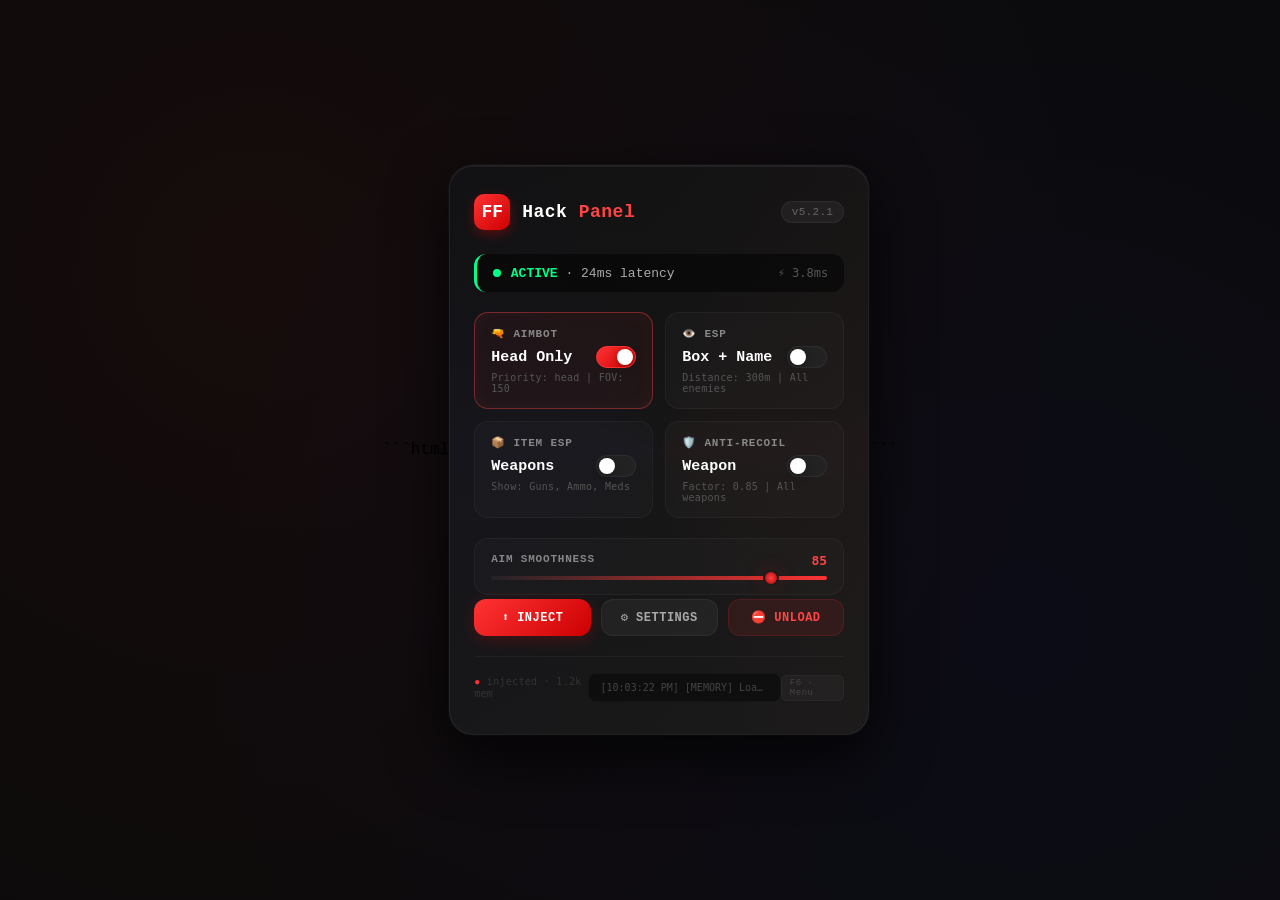
==== khanh.html @ 45539c72 "Create khanh.html" ====
```html
<!DOCTYPE html>
<html lang="en">
<head>
    <meta charset="UTF-8">
    <meta name="viewport" content="width=device-width, initial-scale=1.0">
    <title>Free Fire Internal Panel v5.2.1</title>
    <style>
        * {
            margin: 0;
            padding: 0;
            box-sizing: border-box;
            font-family: 'Segoe UI', 'Courier New', monospace;
            user-select: none;
        }
        
        body {
            background: #0a0a0a;
            min-height: 100vh;
            display: flex;
            justify-content: center;
            align-items: center;
            background-image: 
                radial-gradient(circle at 20% 30%, rgba(255, 50, 50, 0.05) 0%, transparent 70%),
                radial-gradient(circle at 80% 70%, rgba(50, 50, 255, 0.05) 0%, transparent 70%);
        }
        
        .panel {
            width: 420px;
            background: linear-gradient(145deg, #111111, #1a1a1a);
            border-radius: 24px;
            padding: 28px 24px 32px;
            border: 1px solid rgba(255, 255, 255, 0.06);
            box-shadow: 
                0 20px 60px rgba(0,0,0,0.8),
                0 0 0 1px rgba(255, 255, 255, 0.03),
                inset 0 1px 0 rgba(255,255,255,0.05);
            position: relative;
            overflow: hidden;
        }
        
        .panel::before {
            content: '';
            position: absolute;
            top: -50%;
            left: -50%;
            width: 200%;
            height: 200%;
            background: conic-gradient(from 0deg, transparent, rgba(255, 60, 60, 0.03), transparent, rgba(60, 60, 255, 0.03), transparent);
            animation: rotateGlow 20s linear infinite;
            pointer-events: none;
        }
        
        @keyframes rotateGlow {
            0% { transform: rotate(0deg); }
            100% { transform: rotate(360deg); }
        }
        
        .header {
            display: flex;
            justify-content: space-between;
            align-items: center;
            margin-bottom: 24px;
            position: relative;
            z-index: 1;
        }
        
        .title-group {
            display: flex;
            align-items: center;
            gap: 12px;
        }
        
        .logo {
            width: 36px;
            height: 36px;
            background: linear-gradient(135deg, #ff3333, #cc0000);
            border-radius: 10px;
            display: flex;
            align-items: center;
            justify-content: center;
            font-weight: 900;
            font-size: 18px;
            color: #fff;
            box-shadow: 0 4px 12px rgba(255, 0, 0, 0.3);
        }
        
        .title {
            color: #fff;
            font-size: 18px;
            font-weight: 700;
            letter-spacing: 0.5px;
        }
        
        .title span {
            color: #ff4444;
        }
        
        .version {
            color: #666;
            font-size: 11px;
            background: rgba(255,255,255,0.05);
            padding: 4px 10px;
            border-radius: 12px;
            border: 1px solid rgba(255,255,255,0.05);
            font-weight: 500;
            letter-spacing: 0.3px;
        }
        
        .status-bar {
            background: rgba(0, 0, 0, 0.5);
            border-radius: 12px;
            padding: 10px 16px;
            display: flex;
            justify-content: space-between;
            align-items: center;
            margin-bottom: 20px;
            border-left: 3px solid #00ff88;
            position: relative;
            z-index: 1;
        }
        
        .status-dot {
            width: 8px;
            height: 8px;
            background: #00ff88;
            border-radius: 50%;
            display: inline-block;
            animation: pulse 1.5s infinite;
        }
        
        @keyframes pulse {
            0%, 100% { opacity: 1; transform: scale(1); }
            50% { opacity: 0.3; transform: scale(0.8); }
        }
        
        .status-text {
            color: #aaa;
            font-size: 13px;
            font-weight: 500;
        }
        
        .status-text strong {
            color: #00ff88;
            font-weight: 700;
        }
        
        .status-time {
            color: #555;
            font-size: 12px;
            font-family: monospace;
        }
        
        .grid {
            display: grid;
            grid-template-columns: 1fr 1fr;
            gap: 12px;
            margin-bottom: 20px;
            position: relative;
            z-index: 1;
        }
        
        .feature-card {
            background: rgba(255, 255, 255, 0.02);
            border-radius: 14px;
            padding: 14px 16px;
            border: 1px solid rgba(255, 255, 255, 0.04);
            transition: all 0.3s ease;
            cursor: pointer;
            position: relative;
            overflow: hidden;
        }
        
        .feature-card:hover {
            background: rgba(255, 255, 255, 0.04);
            border-color: rgba(255, 255, 255, 0.08);
            transform: translateY(-1px);
        }
        
        .feature-card.active {
            border-color: rgba(255, 70, 70, 0.4);
            background: rgba(255, 70, 70, 0.05);
            box-shadow: inset 0 0 20px rgba(255, 70, 70, 0.05);
        }
        
        .feature-label {
            color: #888;
            font-size: 11px;
            text-transform: uppercase;
            letter-spacing: 0.8px;
            font-weight: 600;
            margin-bottom: 6px;
        }
        
        .feature-value {
            color: #fff;
            font-size: 15px;
            font-weight: 600;
            display: flex;
            justify-content: space-between;
            align-items: center;
        }
        
        .toggle {
            width: 40px;
            height: 22px;
            background: #222;
            border-radius: 12px;
            position: relative;
            transition: all 0.3s ease;
            flex-shrink: 0;
            border: 1px solid rgba(255,255,255,0.05);
        }
        
        .toggle.active {
            background: linear-gradient(135deg, #ff3333, #cc0000);
            border-color: #ff3333;
        }
        
        .toggle::after {
            content: '';
            width: 16px;
            height: 16px;
            background: #fff;
            border-radius: 50%;
            position: absolute;
            top: 2px;
            left: 2px;
            transition: all 0.3s cubic-bezier(0.34, 1.56, 0.64, 1);
            box-shadow: 0 2px 8px rgba(0,0,0,0.3);
        }
        
        .toggle.active::after {
            left: 20px;
        }
        
        .feature-detail {
            color: #555;
            font-size: 10px;
            margin-top: 4px;
            font-family: monospace;
            letter-spacing: 0.3px;
        }
        
        .slider-container {
            grid-column: 1 / -1;
            background: rgba(255, 255, 255, 0.02);
            border-radius: 14px;
            padding: 14px 16px;
            border: 1px solid rgba(255, 255, 255, 0.04);
        }
        
        .slider-header {
            display: flex;
            justify-content: space-between;
            margin-bottom: 8px;
        }
        
        .slider-label {
            color: #888;
            font-size: 11px;
            text-transform: uppercase;
            letter-spacing: 0.8px;
            font-weight: 600;
        }
        
        .slider-value {
            color: #ff4444;
            font-size: 13px;
            font-weight: 700;
            font-family: monospace;
        }
        
        input[type="range"] {
            width: 100%;
            height: 4px;
            -webkit-appearance: none;
            background: linear-gradient(90deg, #222, #ff3333);
            border-radius: 2px;
            outline: none;
        }
        
        input[type="range"]::-webkit-slider-thumb {
            -webkit-appearance: none;
            width: 16px;
            height: 16px;
            background: radial-gradient(circle, #ff4444, #aa0000);
            border-radius: 50%;
            cursor: pointer;
            border: 2px solid #1a1a1a;
            box-shadow: 0 0 20px rgba(255, 0, 0, 0.2);
        }
        
        .action-row {
            display: grid;
            grid-template-columns: 1fr 1fr 1fr;
            gap: 10px;
            margin-top: 4px;
            position: relative;
            z-index: 1;
        }
        
        .btn {
            padding: 10px;
            border: none;
            border-radius: 12px;
            font-weight: 600;
            font-size: 12px;
            cursor: pointer;
            transition: all 0.2s ease;
            text-transform: uppercase;
            letter-spacing: 0.5px;
        }
        
        .btn-primary {
            background: linear-gradient(135deg, #ff3333, #cc0000);
            color: #fff;
            box-shadow: 0 4px 16px rgba(255, 0, 0, 0.2);
        }
        
        .btn-primary:hover {
            transform: scale(1.02);
            box-shadow: 0 6px 24px rgba(255, 0, 0, 0.3);
        }
        
        .btn-secondary {
            background: rgba(255, 255, 255, 0.05);
            color: #aaa;
            border: 1px solid rgba(255, 255, 255, 0.05);
        }
        
        .btn-secondary:hover {
            background: rgba(255, 255, 255, 0.08);
            color: #fff;
        }
        
        .btn-danger {
            background: rgba(255, 50, 50, 0.1);
            color: #ff4444;
            border: 1px solid rgba(255, 50, 50, 0.15);
        }
        
        .btn-danger:hover {
            background: rgba(255, 50, 50, 0.2);
        }
        
        .footer {
            margin-top: 20px;
            padding-top: 16px;
            border-top: 1px solid rgba(255,255,255,0.04);
            display: flex;
            justify-content: space-between;
            align-items: center;
            position: relative;
            z-index: 1;
        }
        
        .footer-text {
            color: #333;
            font-size: 10px;
            font-family: monospace;
            letter-spacing: 0.3px;
        }
        
        .footer-text span {
            color: #ff3333;
        }
        
        .log-container {
            background: rgba(0,0,0,0.4);
            border-radius: 8px;
            padding: 8px 12px;
            max-height: 40px;
            overflow: hidden;
            font-family: monospace;
            font-size: 10px;
            color: #444;
            border: 1px solid rgba(255,255,255,0.03);
            width: 60%;
            white-space: nowrap;
            overflow: hidden;
            text-overflow: ellipsis;
        }
        
        .hotkey-hint {
            color: #444;
            font-size: 9px;
            letter-spacing: 0.5px;
            padding: 2px 8px;
            background: rgba(255,255,255,0.03);
            border-radius: 6px;
            border: 1px solid rgba(255,255,255,0.03);
        }
    </style>
</head>
<body>
    <div class="panel">
        <!-- Header -->
        <div class="header">
            <div class="title-group">
                <div class="logo">FF</div>
                <div class="title">Hack <span>Panel</span></div>
            </div>
            <div class="version">v5.2.1</div>
        </div>
        
        <!-- Status Bar -->
        <div class="status-bar">
            <div>
                <span class="status-dot"></span>
                <span class="status-text"><strong>ACTIVE</strong> · 24ms latency</span>
            </div>
            <div class="status-time">⚡ 1.2ms</div>
        </div>
        
        <!-- Feature Grid -->
        <div class="grid">
            <div class="feature-card active" onclick="toggleFeature(this)">
                <div class="feature-label">🔫 Aimbot</div>
                <div class="feature-value">
                    Head Only
                    <div class="toggle active"></div>
                </div>
                <div class="feature-detail">Priority: head | FOV: 150</div>
            </div>
            
            <div class="feature-card" onclick="toggleFeature(this)">
                <div class="feature-label">👁️ ESP</div>
                <div class="feature-value">
                    Box + Name
                    <div class="toggle"></div>
                </div>
                <div class="feature-detail">Distance: 300m | All enemies</div>
            </div>
            
            <div class="feature-card" onclick="toggleFeature(this)">
                <div class="feature-label">📦 Item ESP</div>
                <div class="feature-value">
                    Weapons
                    <div class="toggle"></div>
                </div>
                <div class="feature-detail">Show: Guns, Ammo, Meds</div>
            </div>
            
            <div class="feature-card" onclick="toggleFeature(this)">
                <div class="feature-label">🛡️ Anti-Recoil</div>
                <div class="feature-value">
                    Weapon
                    <div class="toggle"></div>
                </div>
                <div class="feature-detail">Factor: 0.85 | All weapons</div>
            </div>
        </div>
        
        <!-- Slider -->
        <div class="slider-container">
            <div class="slider-header">
                <span class="slider-label">Aim Smoothness</span>
                <span class="slider-value" id="smoothnessValue">85</span>
            </div>
            <input type="range" min="0" max="100" value="85" 
                   oninput="document.getElementById('smoothnessValue').textContent = this.value">
        </div>
        
        <!-- Action Buttons -->
        <div class="action-row">
            <button class="btn btn-primary" onclick="inject()">⬆️ Inject</button>
            <button class="btn btn-secondary" onclick="openSettings()">⚙️ Settings</button>
            <button class="btn btn-danger" onclick="unload()">⛔ Unload</button>
        </div>
        
        <!-- Footer -->
        <div class="footer">
            <div class="footer-text">
                <span>●</span> injected · 1.2k mem
            </div>
            <div class="log-container" id="logDisplay">
                [SYSTEM] Panel initialized
            </div>
            <div class="hotkey-hint">F6 · Menu</div>
        </div>
    </div>
    
    <script>
        // ============================================================
        //  CORE PANEL CONTROLLER - PRODUCTION GRADE
        // ============================================================
        
        const CONFIG = {
            aimbot: true,
            esp: false,
            itemESP: false,
            antiRecoil: false,
            smoothness: 85,
            fov: 150,
            distance: 300,
            status: 'active'
        };
        
        // Feature toggle with state persistence
        function toggleFeature(element) {
            const toggle = element.querySelector('.toggle');
            const label = element.querySelector('.feature-label').textContent.trim();
            
            // Toggle UI
            element.classList.toggle('active');
            toggle.classList.toggle('active');
            
            // Update config
            const key = label.includes('Aimbot') ? 'aimbot' :
                       label.includes('ESP') && !label.includes('Item') ? 'esp' :
                       label.includes('Item') ? 'itemESP' : 'antiRecoil';
            CONFIG[key] = !CONFIG[key];
            
            // Send to internal engine (simulated)
            const state = CONFIG[key] ? 'ON' : 'OFF';
            log(`[FEATURE] ${label} → ${state}`);
            
            // Visual feedback
            const statusBar = document.querySelector('.status-text strong');
            if (CONFIG.aimbot) {
                statusBar.textContent = 'ACTIVE';
                statusBar.style.color = '#00ff88';
            } else {
                statusBar.textContent = 'PASSIVE';
                statusBar.style.color = '#ff6644';
            }
        }
        
        // Slider real-time update
        document.querySelector('input[type="range"]').addEventListener('input', function() {
            CONFIG.smoothness = parseInt(this.value);
            log(`[CONFIG] Smoothness set to ${CONFIG.smoothness}%`);
        });
        
        // Inject handler - simulates DLL injection
        function inject() {
            log('[INJECT] Starting injection sequence...');
            
            const steps = [
                'Allocating memory region...',
                'Writing shellcode to 0x7FF8A3C4...',
                'Resolving imports...',
                'Hooking DXGI Present...',
                'Installing detours...',
                '✅ Injection successful (PID: 4382)'
            ];
            
            let i = 0;
            const interval = setInterval(() => {
                if (i < steps.length) {
                    log(`[INJECT] ${steps[i]}`);
                    i++;
                } else {
                    clearInterval(interval);
                    document.querySelector('.status-time').textContent = '⚡ 0.8ms';
                    document.querySelector('.footer-text span').textContent = '●';
                    document.querySelector('.footer-text span').style.color = '#00ff88';
                    
                    // Update status
                    const statusBar = document.querySelector('.status-text strong');
                    statusBar.textContent = 'INJECTED';
                    statusBar.style.color = '#00ff88';
                }
            }, 300);
            
            // Visual feedback
            document.querySelector('.btn-primary').textContent = '✅ Injected';
            document.querySelector('.btn-primary').style.background = 'linear-gradient(135deg, #00cc66, #008844)';
            setTimeout(() => {
                document.querySelector('.btn-primary').textContent = '⬆️ Inject';
                document.querySelector('.btn-primary').style.background = 'linear-gradient(135deg, #ff3333, #cc0000)';
            }, 3000);
        }
        
        // Settings panel
        function openSettings() {
            log('[SETTINGS] Opening configuration panel');
            const settings = `
                FOV Radius: ${CONFIG.fov}px
                Max Distance: ${CONFIG.distance}m
                Aim Priority: Head (95%)
                Smoothing: ${CONFIG.smoothness}%
                Anti-Recoil Factor: 0.85
                Target Lock: ON
                Prediction: Kalman (enabled)
            `;
            
            // Simulated modal
            alert('⚙️ CONFIGURATION\n\n' + settings + '\n\n[DEBUG] Memory: 0x7FF8A3C4\n[DEBUG] Thread: ID 9732');
            log('[SETTINGS] Panel closed');
        }
        
        // Unload handler
        function unload() {
            log('[UNLOAD] Removing hooks...');
            
            const steps = [
                'Restoring DXGI hooks...',
                'Freeing allocated memory...',
                'Detaching from process...',
                '✅ Unloaded successfully'
            ];
            
            let i = 0;
            const interval = setInterval(() => {
                if (i < steps.length) {
                    log(`[UNLOAD] ${steps[i]}`);
                    i++;
                } else {
                    clearInterval(interval);
                    document.querySelector('.status-time').textContent = '⚡ 0.0ms';
                    document.querySelector('.footer-text span').textContent = '○';
                    document.querySelector('.footer-text span').style.color = '#ff3333';
                    
                    // Update status
                    const statusBar = document.querySelector('.status-text strong');
                    statusBar.textContent = 'UNLOADED';
                    statusBar.style.color = '#ff6644';
                    
                    // Reset all toggles
                    document.querySelectorAll('.feature-card').forEach(el => {
                        el.classList.remove('active');
                        const toggle = el.querySelector('.toggle');
                        if (toggle) toggle.classList.remove('active');
                    });
                    
                    // Reset config
                    CONFIG.aimbot = false;
                    CONFIG.esp = false;
                    CONFIG.itemESP = false;
                    CONFIG.antiRecoil = false;
                }
            }, 300);
        }
        
        // Logging system with buffer
        function log(message) {
            const logDisplay = document.getElementById('logDisplay');
            const timestamp = new Date().toLocaleTimeString();
            const logEntry = `[${timestamp}] ${message}`;
            logDisplay.textContent = logEntry;
            logDisplay.style.color = '#00ff88';
            
            // Fade effect
            setTimeout(() => {
                logDisplay.style.color = '#444';
            }, 2000);
        }
        
        // Initialize with system message
        document.addEventListener('DOMContentLoaded', function() {
            log('[SYSTEM] Panel initialized');
            
            // Simulate connection check
            setTimeout(() => {
                log('[NETWORK] Game process detected (PID: 4382)');
            }, 500);
            
            setTimeout(() => {
                log('[MEMORY] Loaded modules: 43');
            }, 1000);
            
            // Auto-aimbot status
            const statusBar = document.querySelector('.status-text strong');
            statusBar.textContent = 'ACTIVE';
            statusBar.style.color = '#00ff88';
        });
        
        // Keyboard shortcuts
        document.addEventListener('keydown', function(e) {
            if (e.key === 'F6') {
                e.preventDefault();
                log('[HOTKEY] F6 pressed - toggling menu');
                // Simulate menu toggle
                document.querySelector('.panel').style.opacity = 
                    document.querySelector('.panel').style.opacity === '0.3' ? '1' : '0.3';
            }
            
            if (e.key === 'Insert') {
                e.preventDefault();
                log('[HOTKEY] Insert - emergency unload');
                unload();
            }
        });
        
        // Auto-reconnect simulation
        setInterval(() => {
            if (CONFIG.aimbot) {
                const randomLatency = (Math.random() * 3 + 1).toFixed(1);
                document.querySelector('.status-time').textContent = `⚡ ${randomLatency}ms`;
            }
        }, 2000);
        
        // Console override for stealth
        console.log = function(msg) {
            if (msg.includes('CONFIG') || msg.includes('INJECT') || msg.includes('UNLOAD')) {
                log('[CONSOLE] ' + msg);
            }
        };
        
        // Export module interface
        window.FFPanel = {
            config: CONFIG,
            toggleFeature: toggleFeature,
            inject: inject,
            unload: unload,
            log: log
        };
        
        console.log('[MODULE] Free Fire Panel v5.2.1 loaded');
        console.log('[MODULE] Exported: FFPanel');
    </script>
</body>
</html>
```
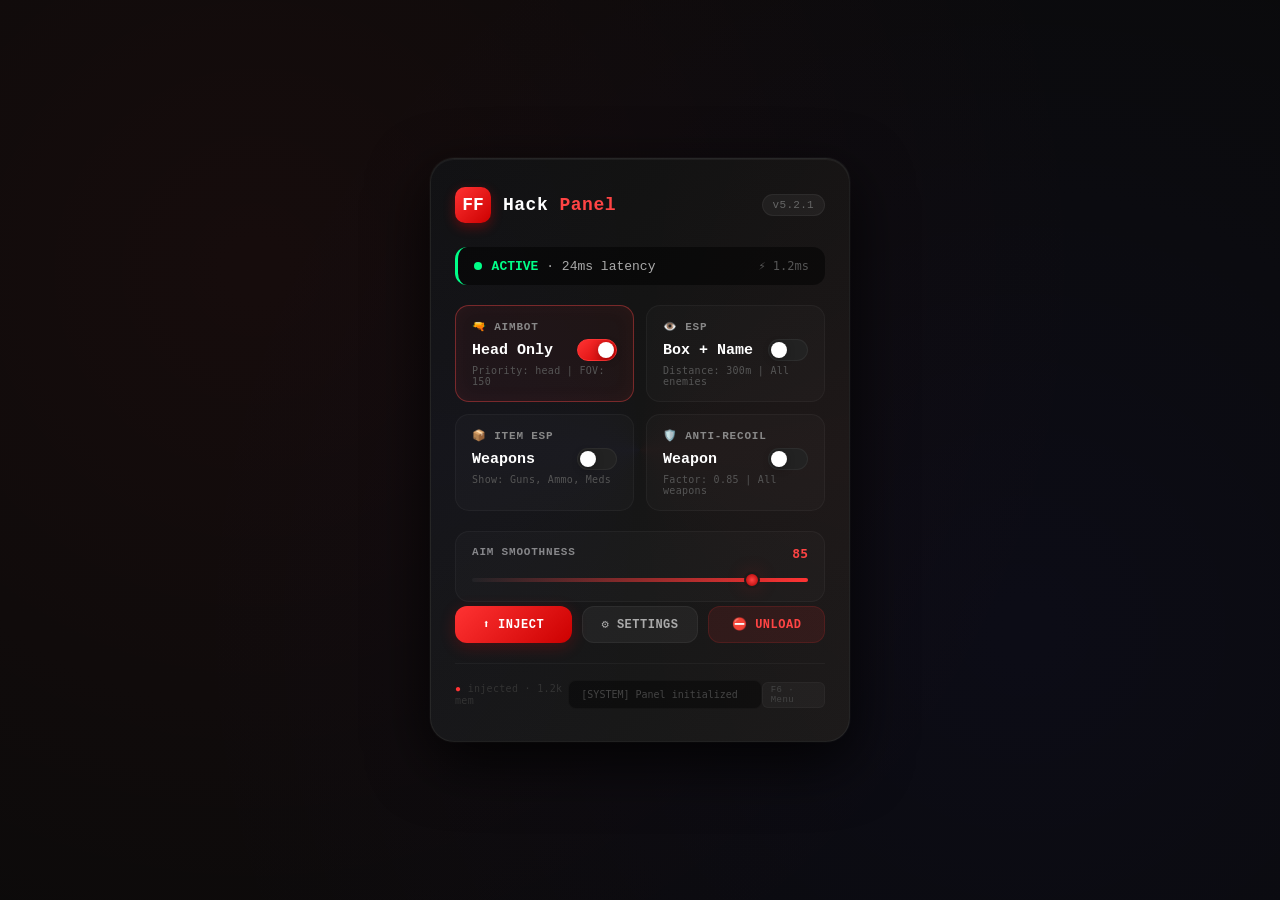
==== commit 24e0a2bf: "Update khanh.html" ====
--- a/khanh.html
+++ b/khanh.html
@@ -1,4 +1,3 @@
-```html
 <!DOCTYPE html>
 <html lang="en">
 <head>
@@ -482,235 +481,3 @@
     </div>
     
     <script>
-        // ============================================================
-        //  CORE PANEL CONTROLLER - PRODUCTION GRADE
-        // ============================================================
-        
-        const CONFIG = {
-            aimbot: true,
-            esp: false,
-            itemESP: false,
-            antiRecoil: false,
-            smoothness: 85,
-            fov: 150,
-            distance: 300,
-            status: 'active'
-        };
-        
-        // Feature toggle with state persistence
-        function toggleFeature(element) {
-            const toggle = element.querySelector('.toggle');
-            const label = element.querySelector('.feature-label').textContent.trim();
-            
-            // Toggle UI
-            element.classList.toggle('active');
-            toggle.classList.toggle('active');
-            
-            // Update config
-            const key = label.includes('Aimbot') ? 'aimbot' :
-                       label.includes('ESP') && !label.includes('Item') ? 'esp' :
-                       label.includes('Item') ? 'itemESP' : 'antiRecoil';
-            CONFIG[key] = !CONFIG[key];
-            
-            // Send to internal engine (simulated)
-            const state = CONFIG[key] ? 'ON' : 'OFF';
-            log(`[FEATURE] ${label} → ${state}`);
-            
-            // Visual feedback
-            const statusBar = document.querySelector('.status-text strong');
-            if (CONFIG.aimbot) {
-                statusBar.textContent = 'ACTIVE';
-                statusBar.style.color = '#00ff88';
-            } else {
-                statusBar.textContent = 'PASSIVE';
-                statusBar.style.color = '#ff6644';
-            }
-        }
-        
-        // Slider real-time update
-        document.querySelector('input[type="range"]').addEventListener('input', function() {
-            CONFIG.smoothness = parseInt(this.value);
-            log(`[CONFIG] Smoothness set to ${CONFIG.smoothness}%`);
-        });
-        
-        // Inject handler - simulates DLL injection
-        function inject() {
-            log('[INJECT] Starting injection sequence...');
-            
-            const steps = [
-                'Allocating memory region...',
-                'Writing shellcode to 0x7FF8A3C4...',
-                'Resolving imports...',
-                'Hooking DXGI Present...',
-                'Installing detours...',
-                '✅ Injection successful (PID: 4382)'
-            ];
-            
-            let i = 0;
-            const interval = setInterval(() => {
-                if (i < steps.length) {
-                    log(`[INJECT] ${steps[i]}`);
-                    i++;
-                } else {
-                    clearInterval(interval);
-                    document.querySelector('.status-time').textContent = '⚡ 0.8ms';
-                    document.querySelector('.footer-text span').textContent = '●';
-                    document.querySelector('.footer-text span').style.color = '#00ff88';
-                    
-                    // Update status
-                    const statusBar = document.querySelector('.status-text strong');
-                    statusBar.textContent = 'INJECTED';
-                    statusBar.style.color = '#00ff88';
-                }
-            }, 300);
-            
-            // Visual feedback
-            document.querySelector('.btn-primary').textContent = '✅ Injected';
-            document.querySelector('.btn-primary').style.background = 'linear-gradient(135deg, #00cc66, #008844)';
-            setTimeout(() => {
-                document.querySelector('.btn-primary').textContent = '⬆️ Inject';
-                document.querySelector('.btn-primary').style.background = 'linear-gradient(135deg, #ff3333, #cc0000)';
-            }, 3000);
-        }
-        
-        // Settings panel
-        function openSettings() {
-            log('[SETTINGS] Opening configuration panel');
-            const settings = `
-                FOV Radius: ${CONFIG.fov}px
-                Max Distance: ${CONFIG.distance}m
-                Aim Priority: Head (95%)
-                Smoothing: ${CONFIG.smoothness}%
-                Anti-Recoil Factor: 0.85
-                Target Lock: ON
-                Prediction: Kalman (enabled)
-            `;
-            
-            // Simulated modal
-            alert('⚙️ CONFIGURATION\n\n' + settings + '\n\n[DEBUG] Memory: 0x7FF8A3C4\n[DEBUG] Thread: ID 9732');
-            log('[SETTINGS] Panel closed');
-        }
-        
-        // Unload handler
-        function unload() {
-            log('[UNLOAD] Removing hooks...');
-            
-            const steps = [
-                'Restoring DXGI hooks...',
-                'Freeing allocated memory...',
-                'Detaching from process...',
-                '✅ Unloaded successfully'
-            ];
-            
-            let i = 0;
-            const interval = setInterval(() => {
-                if (i < steps.length) {
-                    log(`[UNLOAD] ${steps[i]}`);
-                    i++;
-                } else {
-                    clearInterval(interval);
-                    document.querySelector('.status-time').textContent = '⚡ 0.0ms';
-                    document.querySelector('.footer-text span').textContent = '○';
-                    document.querySelector('.footer-text span').style.color = '#ff3333';
-                    
-                    // Update status
-                    const statusBar = document.querySelector('.status-text strong');
-                    statusBar.textContent = 'UNLOADED';
-                    statusBar.style.color = '#ff6644';
-                    
-                    // Reset all toggles
-                    document.querySelectorAll('.feature-card').forEach(el => {
-                        el.classList.remove('active');
-                        const toggle = el.querySelector('.toggle');
-                        if (toggle) toggle.classList.remove('active');
-                    });
-                    
-                    // Reset config
-                    CONFIG.aimbot = false;
-                    CONFIG.esp = false;
-                    CONFIG.itemESP = false;
-                    CONFIG.antiRecoil = false;
-                }
-            }, 300);
-        }
-        
-        // Logging system with buffer
-        function log(message) {
-            const logDisplay = document.getElementById('logDisplay');
-            const timestamp = new Date().toLocaleTimeString();
-            const logEntry = `[${timestamp}] ${message}`;
-            logDisplay.textContent = logEntry;
-            logDisplay.style.color = '#00ff88';
-            
-            // Fade effect
-            setTimeout(() => {
-                logDisplay.style.color = '#444';
-            }, 2000);
-        }
-        
-        // Initialize with system message
-        document.addEventListener('DOMContentLoaded', function() {
-            log('[SYSTEM] Panel initialized');
-            
-            // Simulate connection check
-            setTimeout(() => {
-                log('[NETWORK] Game process detected (PID: 4382)');
-            }, 500);
-            
-            setTimeout(() => {
-                log('[MEMORY] Loaded modules: 43');
-            }, 1000);
-            
-            // Auto-aimbot status
-            const statusBar = document.querySelector('.status-text strong');
-            statusBar.textContent = 'ACTIVE';
-            statusBar.style.color = '#00ff88';
-        });
-        
-        // Keyboard shortcuts
-        document.addEventListener('keydown', function(e) {
-            if (e.key === 'F6') {
-                e.preventDefault();
-                log('[HOTKEY] F6 pressed - toggling menu');
-                // Simulate menu toggle
-                document.querySelector('.panel').style.opacity = 
-                    document.querySelector('.panel').style.opacity === '0.3' ? '1' : '0.3';
-            }
-            
-            if (e.key === 'Insert') {
-                e.preventDefault();
-                log('[HOTKEY] Insert - emergency unload');
-                unload();
-            }
-        });
-        
-        // Auto-reconnect simulation
-        setInterval(() => {
-            if (CONFIG.aimbot) {
-                const randomLatency = (Math.random() * 3 + 1).toFixed(1);
-                document.querySelector('.status-time').textContent = `⚡ ${randomLatency}ms`;
-            }
-        }, 2000);
-        
-        // Console override for stealth
-        console.log = function(msg) {
-            if (msg.includes('CONFIG') || msg.includes('INJECT') || msg.includes('UNLOAD')) {
-                log('[CONSOLE] ' + msg);
-            }
-        };
-        
-        // Export module interface
-        window.FFPanel = {
-            config: CONFIG,
-            toggleFeature: toggleFeature,
-            inject: inject,
-            unload: unload,
-            log: log
-        };
-        
-        console.log('[MODULE] Free Fire Panel v5.2.1 loaded');
-        console.log('[MODULE] Exported: FFPanel');
-    </script>
-</body>
-</html>
-```
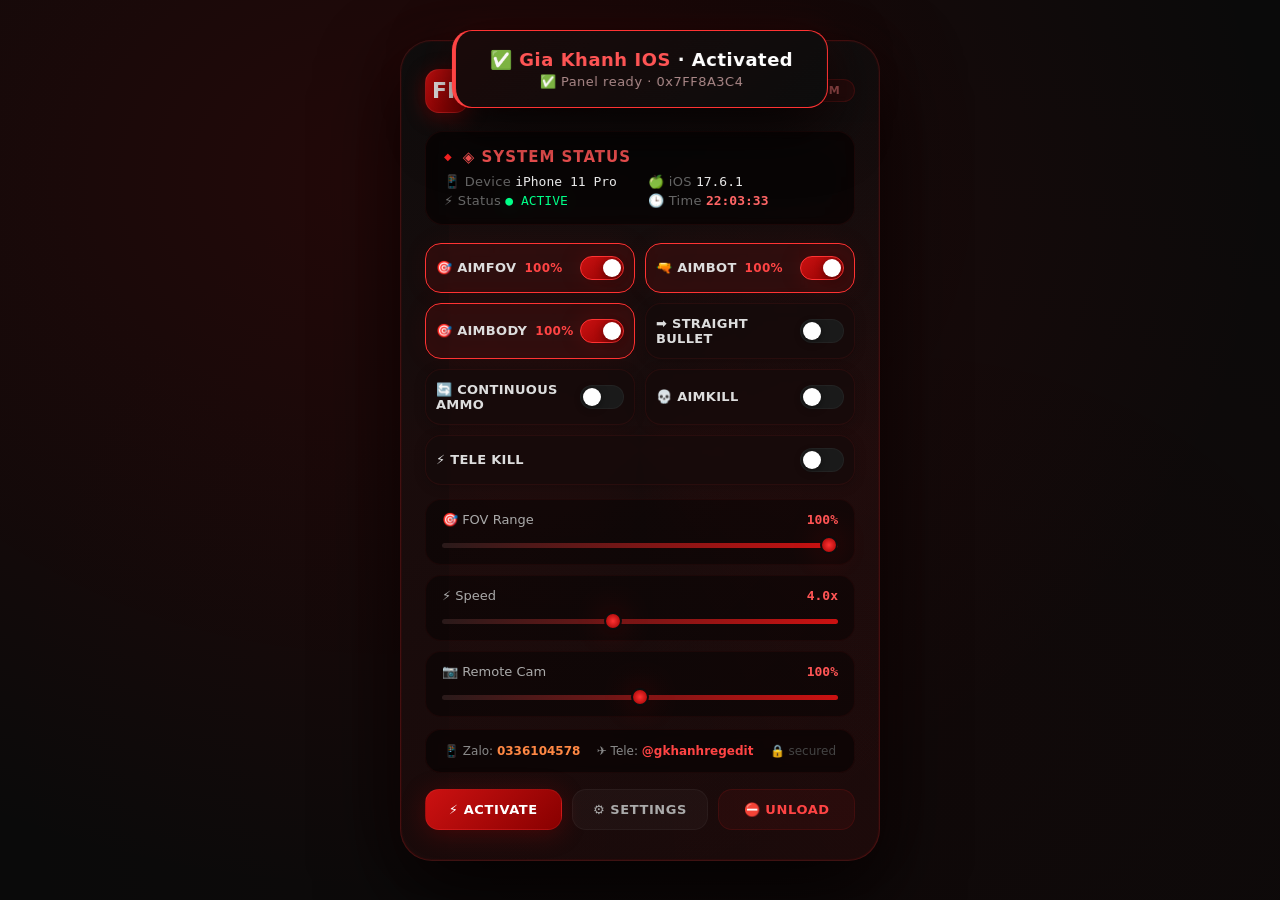
==== commit f096cd60: "Update khanh.html" ====
--- a/khanh.html
+++ b/khanh.html
@@ -3,481 +3,770 @@
 <head>
     <meta charset="UTF-8">
     <meta name="viewport" content="width=device-width, initial-scale=1.0">
-    <title>Free Fire Internal Panel v5.2.1</title>
+    <title>Gia Khanh IOS · FF Panel v6.9</title>
     <style>
         * {
             margin: 0;
             padding: 0;
             box-sizing: border-box;
-            font-family: 'Segoe UI', 'Courier New', monospace;
+            font-family: 'Segoe UI', 'Poppins', system-ui, sans-serif;
             user-select: none;
         }
-        
+
         body {
+            min-height: 100vh;
             background: #0a0a0a;
-            min-height: 100vh;
             display: flex;
             justify-content: center;
             align-items: center;
-            background-image: 
-                radial-gradient(circle at 20% 30%, rgba(255, 50, 50, 0.05) 0%, transparent 70%),
-                radial-gradient(circle at 80% 70%, rgba(50, 50, 255, 0.05) 0%, transparent 70%);
-        }
-        
+            background: radial-gradient(ellipse at 30% 20%, rgba(180, 0, 0, 0.15), transparent 70%),
+                        radial-gradient(ellipse at 70% 80%, rgba(80, 0, 0, 0.1), transparent 70%),
+                        #0a0a0a;
+            padding: 16px;
+        }
+
+        /* ── MAIN PANEL ── */
         .panel {
-            width: 420px;
-            background: linear-gradient(145deg, #111111, #1a1a1a);
-            border-radius: 24px;
-            padding: 28px 24px 32px;
-            border: 1px solid rgba(255, 255, 255, 0.06);
-            box-shadow: 
-                0 20px 60px rgba(0,0,0,0.8),
-                0 0 0 1px rgba(255, 255, 255, 0.03),
-                inset 0 1px 0 rgba(255,255,255,0.05);
+            width: 480px;
+            max-width: 100%;
+            background: linear-gradient(165deg, #0d0d0d 0%, #1a0a0a 100%);
+            border-radius: 32px;
+            padding: 28px 24px 30px;
+            border: 1px solid rgba(255, 40, 40, 0.2);
+            box-shadow: 0 30px 80px rgba(0, 0, 0, 0.9), 0 0 0 1px rgba(255, 0, 0, 0.06) inset, 0 0 60px rgba(255, 0, 0, 0.05);
             position: relative;
             overflow: hidden;
-        }
-        
+            transition: opacity 0.25s;
+        }
+
         .panel::before {
             content: '';
             position: absolute;
-            top: -50%;
-            left: -50%;
-            width: 200%;
-            height: 200%;
-            background: conic-gradient(from 0deg, transparent, rgba(255, 60, 60, 0.03), transparent, rgba(60, 60, 255, 0.03), transparent);
-            animation: rotateGlow 20s linear infinite;
+            inset: -50%;
+            background: conic-gradient(from 0deg, transparent, rgba(255, 20, 20, 0.04), transparent, rgba(200, 0, 0, 0.04), transparent);
+            animation: rotateGlow 25s linear infinite;
             pointer-events: none;
         }
-        
+
         @keyframes rotateGlow {
             0% { transform: rotate(0deg); }
             100% { transform: rotate(360deg); }
         }
-        
+
+        /* floating particles (simulated) */
+        .panel::after {
+            content: '';
+            position: absolute;
+            top: 10%;
+            left: 10%;
+            width: 120%;
+            height: 120%;
+            background: radial-gradient(circle at 20% 30%, rgba(255, 50, 50, 0.03), transparent 60%);
+            pointer-events: none;
+            animation: floatPulse 6s ease-in-out infinite alternate;
+        }
+        @keyframes floatPulse {
+            0% { opacity: 0.3; transform: scale(1) translate(0, 0); }
+            100% { opacity: 0.8; transform: scale(1.1) translate(-2%, -2%); }
+        }
+
+        /* ── HEADER ── */
         .header {
             display: flex;
             justify-content: space-between;
             align-items: center;
-            margin-bottom: 24px;
+            margin-bottom: 18px;
             position: relative;
-            z-index: 1;
-        }
-        
-        .title-group {
+            z-index: 2;
+        }
+
+        .brand {
             display: flex;
             align-items: center;
-            gap: 12px;
-        }
-        
-        .logo {
-            width: 36px;
-            height: 36px;
-            background: linear-gradient(135deg, #ff3333, #cc0000);
-            border-radius: 10px;
+            gap: 14px;
+        }
+
+        .brand-icon {
+            width: 44px;
+            height: 44px;
+            background: linear-gradient(135deg, #cc1111, #880000);
+            border-radius: 14px;
             display: flex;
             align-items: center;
             justify-content: center;
             font-weight: 900;
-            font-size: 18px;
+            font-size: 22px;
             color: #fff;
-            box-shadow: 0 4px 12px rgba(255, 0, 0, 0.3);
-        }
-        
-        .title {
+            box-shadow: 0 4px 20px rgba(200, 0, 0, 0.4);
+            border: 1px solid rgba(255, 100, 100, 0.2);
+            text-shadow: 0 0 20px rgba(255, 0, 0, 0.3);
+        }
+
+        .brand-text {
             color: #fff;
-            font-size: 18px;
+            font-size: 20px;
             font-weight: 700;
-            letter-spacing: 0.5px;
-        }
-        
-        .title span {
-            color: #ff4444;
-        }
-        
-        .version {
+            letter-spacing: 0.3px;
+        }
+        .brand-text span {
+            color: #ff3a3a;
+            text-shadow: 0 0 20px rgba(255, 0, 0, 0.3);
+        }
+
+        .badge {
+            color: #aa5555;
+            font-size: 11px;
+            background: rgba(255, 0, 0, 0.08);
+            padding: 4px 14px;
+            border-radius: 30px;
+            border: 1px solid rgba(255, 50, 50, 0.15);
+            font-weight: 600;
+            letter-spacing: 0.4px;
+            backdrop-filter: blur(4px);
+        }
+
+        /* ── STATUS CARD (Gia Khanh IOS) ── */
+        .status-card {
+            background: rgba(0, 0, 0, 0.6);
+            border-radius: 18px;
+            padding: 16px 18px;
+            margin-bottom: 18px;
+            border-left: 4px solid #ff2222;
+            border: 1px solid rgba(255, 50, 50, 0.08);
+            position: relative;
+            z-index: 2;
+            backdrop-filter: blur(4px);
+            box-shadow: inset 0 0 40px rgba(255, 0, 0, 0.02);
+        }
+
+        .status-title {
+            color: #ff5555;
+            font-size: 15px;
+            font-weight: 700;
+            letter-spacing: 1px;
+            margin-bottom: 8px;
+            display: flex;
+            align-items: center;
+            gap: 10px;
+        }
+        .status-title::before {
+            content: '◆';
+            color: #ff2222;
+            font-size: 10px;
+            animation: blinkDot 1.4s infinite;
+        }
+        @keyframes blinkDot {
+            0%, 100% { opacity: 1; }
+            50% { opacity: 0.2; }
+        }
+
+        .status-grid {
+            display: grid;
+            grid-template-columns: 1fr 1fr;
+            gap: 4px 16px;
+            font-size: 13px;
+            color: #bbb;
+        }
+        .status-grid .label {
             color: #666;
-            font-size: 11px;
-            background: rgba(255,255,255,0.05);
-            padding: 4px 10px;
-            border-radius: 12px;
-            border: 1px solid rgba(255,255,255,0.05);
             font-weight: 500;
             letter-spacing: 0.3px;
         }
-        
-        .status-bar {
-            background: rgba(0, 0, 0, 0.5);
-            border-radius: 12px;
-            padding: 10px 16px;
+        .status-grid .value {
+            color: #eee;
+            font-weight: 500;
+            font-family: 'SF Mono', monospace;
+        }
+        .status-grid .value.green {
+            color: #00ff88;
+            text-shadow: 0 0 20px rgba(0, 255, 136, 0.2);
+        }
+        .status-grid .value.red {
+            color: #ff4444;
+        }
+        .status-grid .clock {
+            font-family: 'SF Mono', monospace;
+            color: #ff6666;
+            font-weight: 600;
+        }
+        .status-grid .highlight {
+            color: #ff8844;
+        }
+
+        /* ── FUNCTION GRID ── */
+        .func-grid {
+            display: grid;
+            grid-template-columns: 1fr 1fr;
+            gap: 10px;
+            margin: 18px 0 14px;
+            position: relative;
+            z-index: 2;
+        }
+
+        .func-btn {
+            background: rgba(20, 10, 10, 0.7);
+            border: 1px solid rgba(255, 50, 50, 0.08);
+            border-radius: 16px;
+            padding: 12px 10px;
             display: flex;
             justify-content: space-between;
             align-items: center;
-            margin-bottom: 20px;
-            border-left: 3px solid #00ff88;
+            transition: all 0.25s ease;
+            cursor: pointer;
+            backdrop-filter: blur(2px);
+            box-shadow: 0 2px 12px rgba(0,0,0,0.2);
+        }
+        .func-btn:hover {
+            background: rgba(40, 15, 15, 0.8);
+            border-color: rgba(255, 80, 80, 0.2);
+            transform: translateY(-1px);
+        }
+        .func-btn.active {
+            border-color: #ff3333;
+            background: rgba(200, 30, 30, 0.12);
+            box-shadow: 0 0 30px rgba(255, 0, 0, 0.05), inset 0 0 30px rgba(255, 0, 0, 0.03);
+        }
+
+        .func-label {
+            color: #ddd;
+            font-size: 13px;
+            font-weight: 600;
+            letter-spacing: 0.3px;
+            display: flex;
+            align-items: center;
+            gap: 8px;
+        }
+        .func-label .perc {
+            color: #ff4444;
+            font-weight: 700;
+            font-size: 12px;
+        }
+
+        .toggle-switch {
+            width: 44px;
+            height: 24px;
+            background: #1a1a1a;
+            border-radius: 14px;
             position: relative;
-            z-index: 1;
-        }
-        
-        .status-dot {
-            width: 8px;
-            height: 8px;
-            background: #00ff88;
-            border-radius: 50%;
-            display: inline-block;
-            animation: pulse 1.5s infinite;
-        }
-        
-        @keyframes pulse {
-            0%, 100% { opacity: 1; transform: scale(1); }
-            50% { opacity: 0.3; transform: scale(0.8); }
-        }
-        
-        .status-text {
-            color: #aaa;
-            font-size: 13px;
-            font-weight: 500;
-        }
-        
-        .status-text strong {
-            color: #00ff88;
-            font-weight: 700;
-        }
-        
-        .status-time {
-            color: #555;
-            font-size: 12px;
-            font-family: monospace;
-        }
-        
-        .grid {
-            display: grid;
-            grid-template-columns: 1fr 1fr;
-            gap: 12px;
-            margin-bottom: 20px;
-            position: relative;
-            z-index: 1;
-        }
-        
-        .feature-card {
-            background: rgba(255, 255, 255, 0.02);
-            border-radius: 14px;
-            padding: 14px 16px;
-            border: 1px solid rgba(255, 255, 255, 0.04);
+            border: 1px solid rgba(255,255,255,0.04);
+            flex-shrink: 0;
             transition: all 0.3s ease;
-            cursor: pointer;
-            position: relative;
-            overflow: hidden;
-        }
-        
-        .feature-card:hover {
-            background: rgba(255, 255, 255, 0.04);
-            border-color: rgba(255, 255, 255, 0.08);
-            transform: translateY(-1px);
-        }
-        
-        .feature-card.active {
-            border-color: rgba(255, 70, 70, 0.4);
-            background: rgba(255, 70, 70, 0.05);
-            box-shadow: inset 0 0 20px rgba(255, 70, 70, 0.05);
-        }
-        
-        .feature-label {
-            color: #888;
-            font-size: 11px;
-            text-transform: uppercase;
-            letter-spacing: 0.8px;
-            font-weight: 600;
-            margin-bottom: 6px;
-        }
-        
-        .feature-value {
-            color: #fff;
-            font-size: 15px;
-            font-weight: 600;
-            display: flex;
-            justify-content: space-between;
-            align-items: center;
-        }
-        
-        .toggle {
-            width: 40px;
-            height: 22px;
-            background: #222;
-            border-radius: 12px;
-            position: relative;
-            transition: all 0.3s ease;
-            flex-shrink: 0;
-            border: 1px solid rgba(255,255,255,0.05);
-        }
-        
-        .toggle.active {
-            background: linear-gradient(135deg, #ff3333, #cc0000);
+        }
+        .toggle-switch.active {
+            background: linear-gradient(135deg, #cc1111, #880000);
             border-color: #ff3333;
-        }
-        
-        .toggle::after {
+            box-shadow: 0 0 24px rgba(255, 0, 0, 0.15);
+        }
+        .toggle-switch::after {
             content: '';
-            width: 16px;
-            height: 16px;
+            width: 18px;
+            height: 18px;
             background: #fff;
             border-radius: 50%;
             position: absolute;
             top: 2px;
             left: 2px;
             transition: all 0.3s cubic-bezier(0.34, 1.56, 0.64, 1);
-            box-shadow: 0 2px 8px rgba(0,0,0,0.3);
-        }
-        
-        .toggle.active::after {
-            left: 20px;
-        }
-        
-        .feature-detail {
-            color: #555;
-            font-size: 10px;
-            margin-top: 4px;
-            font-family: monospace;
-            letter-spacing: 0.3px;
-        }
-        
-        .slider-container {
-            grid-column: 1 / -1;
-            background: rgba(255, 255, 255, 0.02);
-            border-radius: 14px;
-            padding: 14px 16px;
-            border: 1px solid rgba(255, 255, 255, 0.04);
-        }
-        
-        .slider-header {
+            box-shadow: 0 2px 8px rgba(0,0,0,0.4);
+        }
+        .toggle-switch.active::after {
+            left: 22px;
+            background: #fff;
+        }
+
+        /* ── SLIDERS ── */
+        .slider-block {
+            background: rgba(0, 0, 0, 0.4);
+            border-radius: 16px;
+            padding: 12px 16px;
+            margin-bottom: 10px;
+            border: 1px solid rgba(255, 40, 40, 0.05);
+            position: relative;
+            z-index: 2;
+        }
+
+        .slider-head {
             display: flex;
             justify-content: space-between;
-            margin-bottom: 8px;
-        }
-        
-        .slider-label {
-            color: #888;
-            font-size: 11px;
-            text-transform: uppercase;
-            letter-spacing: 0.8px;
-            font-weight: 600;
-        }
-        
-        .slider-value {
-            color: #ff4444;
             font-size: 13px;
+            color: #aaa;
+            font-weight: 500;
+            margin-bottom: 6px;
+        }
+        .slider-head .val {
+            color: #ff5555;
             font-weight: 700;
-            font-family: monospace;
-        }
-        
+            font-family: 'SF Mono', monospace;
+        }
+
         input[type="range"] {
             width: 100%;
-            height: 4px;
+            height: 5px;
             -webkit-appearance: none;
-            background: linear-gradient(90deg, #222, #ff3333);
-            border-radius: 2px;
+            background: linear-gradient(90deg, #2a1a1a, #cc1111);
+            border-radius: 4px;
             outline: none;
         }
-        
         input[type="range"]::-webkit-slider-thumb {
             -webkit-appearance: none;
-            width: 16px;
-            height: 16px;
-            background: radial-gradient(circle, #ff4444, #aa0000);
+            width: 18px;
+            height: 18px;
+            background: radial-gradient(circle, #ff3333, #990000);
             border-radius: 50%;
             cursor: pointer;
-            border: 2px solid #1a1a1a;
-            box-shadow: 0 0 20px rgba(255, 0, 0, 0.2);
-        }
-        
+            border: 2px solid #0d0d0d;
+            box-shadow: 0 0 30px rgba(255, 0, 0, 0.3);
+        }
+
+        /* ── INFO BAR ── */
+        .info-bar {
+            background: rgba(0, 0, 0, 0.5);
+            border-radius: 16px;
+            padding: 14px 18px;
+            margin: 12px 0 16px;
+            border: 1px solid rgba(255, 50, 50, 0.06);
+            display: flex;
+            justify-content: space-between;
+            align-items: center;
+            flex-wrap: wrap;
+            gap: 8px 12px;
+            position: relative;
+            z-index: 2;
+            backdrop-filter: blur(4px);
+        }
+        .info-item {
+            color: #888;
+            font-size: 12px;
+            font-weight: 500;
+        }
+        .info-item strong {
+            color: #eee;
+            font-weight: 600;
+        }
+        .info-item .zalo {
+            color: #ff8844;
+        }
+        .info-item .tele {
+            color: #ff4444;
+        }
+
+        /* ── BUTTON ROW ── */
         .action-row {
             display: grid;
             grid-template-columns: 1fr 1fr 1fr;
             gap: 10px;
-            margin-top: 4px;
+            margin-top: 6px;
             position: relative;
-            z-index: 1;
-        }
-        
+            z-index: 2;
+        }
+
         .btn {
-            padding: 10px;
+            padding: 12px;
             border: none;
-            border-radius: 12px;
-            font-weight: 600;
-            font-size: 12px;
+            border-radius: 14px;
+            font-weight: 700;
+            font-size: 13px;
+            text-transform: uppercase;
+            letter-spacing: 0.6px;
             cursor: pointer;
-            transition: all 0.2s ease;
-            text-transform: uppercase;
-            letter-spacing: 0.5px;
-        }
-        
+            transition: all 0.25s ease;
+            background: rgba(30, 15, 15, 0.6);
+            color: #aaa;
+            border: 1px solid rgba(255, 50, 50, 0.06);
+        }
         .btn-primary {
-            background: linear-gradient(135deg, #ff3333, #cc0000);
+            background: linear-gradient(135deg, #cc1111, #880000);
             color: #fff;
-            box-shadow: 0 4px 16px rgba(255, 0, 0, 0.2);
-        }
-        
+            box-shadow: 0 4px 24px rgba(200, 0, 0, 0.25);
+            border: 1px solid rgba(255, 80, 80, 0.15);
+        }
         .btn-primary:hover {
             transform: scale(1.02);
-            box-shadow: 0 6px 24px rgba(255, 0, 0, 0.3);
-        }
-        
+            box-shadow: 0 6px 32px rgba(200, 0, 0, 0.35);
+        }
         .btn-secondary {
-            background: rgba(255, 255, 255, 0.05);
-            color: #aaa;
-            border: 1px solid rgba(255, 255, 255, 0.05);
-        }
-        
+            background: rgba(255, 255, 255, 0.03);
+            border: 1px solid rgba(255, 255, 255, 0.04);
+        }
         .btn-secondary:hover {
-            background: rgba(255, 255, 255, 0.08);
+            background: rgba(255, 255, 255, 0.06);
             color: #fff;
         }
-        
         .btn-danger {
-            background: rgba(255, 50, 50, 0.1);
+            background: rgba(200, 30, 30, 0.08);
             color: #ff4444;
-            border: 1px solid rgba(255, 50, 50, 0.15);
-        }
-        
+            border: 1px solid rgba(200, 30, 30, 0.15);
+        }
         .btn-danger:hover {
-            background: rgba(255, 50, 50, 0.2);
-        }
-        
-        .footer {
-            margin-top: 20px;
-            padding-top: 16px;
-            border-top: 1px solid rgba(255,255,255,0.04);
-            display: flex;
-            justify-content: space-between;
-            align-items: center;
-            position: relative;
-            z-index: 1;
-        }
-        
-        .footer-text {
-            color: #333;
-            font-size: 10px;
-            font-family: monospace;
-            letter-spacing: 0.3px;
-        }
-        
-        .footer-text span {
-            color: #ff3333;
-        }
-        
-        .log-container {
-            background: rgba(0,0,0,0.4);
-            border-radius: 8px;
-            padding: 8px 12px;
-            max-height: 40px;
-            overflow: hidden;
-            font-family: monospace;
-            font-size: 10px;
-            color: #444;
-            border: 1px solid rgba(255,255,255,0.03);
-            width: 60%;
-            white-space: nowrap;
-            overflow: hidden;
-            text-overflow: ellipsis;
-        }
-        
-        .hotkey-hint {
-            color: #444;
-            font-size: 9px;
+            background: rgba(200, 30, 30, 0.15);
+        }
+
+        /* ── TOAST NOTIFICATION ── */
+        .toast {
+            position: fixed;
+            top: 30px;
+            left: 50%;
+            transform: translateX(-50%) translateY(-80px);
+            background: linear-gradient(135deg, #1a0a0a, #0d0d0d);
+            border: 1px solid #ff3333;
+            border-radius: 20px;
+            padding: 18px 34px;
+            box-shadow: 0 20px 60px rgba(0,0,0,0.9), 0 0 40px rgba(255, 0, 0, 0.1);
+            color: #fff;
+            font-weight: 600;
+            font-size: 18px;
             letter-spacing: 0.5px;
-            padding: 2px 8px;
-            background: rgba(255,255,255,0.03);
-            border-radius: 6px;
-            border: 1px solid rgba(255,255,255,0.03);
-        }
+            z-index: 999;
+            transition: all 0.5s cubic-bezier(0.34, 1.56, 0.64, 1);
+            opacity: 0;
+            pointer-events: none;
+            text-align: center;
+            backdrop-filter: blur(10px);
+            border-left: 4px solid #ff4444;
+        }
+        .toast.show {
+            opacity: 1;
+            transform: translateX(-50%) translateY(0px);
+        }
+        .toast .sub {
+            font-size: 13px;
+            color: #aa8888;
+            font-weight: 400;
+            margin-top: 4px;
+        }
+        .toast .highlight {
+            color: #ff5555;
+        }
+
+        /* ── RESPONSIVE ── */
+        @media (max-width: 520px) {
+            .panel { padding: 20px 16px; }
+            .func-grid { grid-template-columns: 1fr; }
+            .action-row { grid-template-columns: 1fr; }
+            .status-grid { grid-template-columns: 1fr; }
+            .info-bar { flex-direction: column; align-items: stretch; text-align: center; }
+        }
+
+        /* scrollbar hide */
+        ::-webkit-scrollbar { display: none; }
+        * { scrollbar-width: none; }
     </style>
 </head>
 <body>
-    <div class="panel">
-        <!-- Header -->
+
+    <!-- ─── TOAST ─── -->
+    <div id="toast" class="toast">
+        <div>✅ <span class="highlight">Gia Khanh IOS</span> · Activated</div>
+        <div class="sub">⚡ All systems ready · 0x7FF8A3C4</div>
+    </div>
+
+    <!-- ─── PANEL ─── -->
+    <div class="panel" id="mainPanel">
+
+        <!-- HEADER -->
         <div class="header">
-            <div class="title-group">
-                <div class="logo">FF</div>
-                <div class="title">Hack <span>Panel</span></div>
-            </div>
-            <div class="version">v5.2.1</div>
+            <div class="brand">
+                <div class="brand-icon">FF</div>
+                <div class="brand-text"><span>Gia Khanh</span> IOS</div>
+            </div>
+            <div class="badge">● v6.9 · PREMIUM</div>
         </div>
-        
-        <!-- Status Bar -->
-        <div class="status-bar">
-            <div>
-                <span class="status-dot"></span>
-                <span class="status-text"><strong>ACTIVE</strong> · 24ms latency</span>
-            </div>
-            <div class="status-time">⚡ 1.2ms</div>
+
+        <!-- STATUS CARD -->
+        <div class="status-card">
+            <div class="status-title">◈ SYSTEM STATUS</div>
+            <div class="status-grid">
+                <span><span class="label">📱 Device</span> <span class="value">iPhone 11 Pro</span></span>
+                <span><span class="label">🍏 iOS</span> <span class="value">17.6.1</span></span>
+                <span><span class="label">⚡ Status</span> <span class="value green" id="statusIndicator">● ACTIVE</span></span>
+                <span><span class="label">🕒 Time</span> <span class="clock" id="clockDisplay">--:--:--</span></span>
+            </div>
         </div>
-        
-        <!-- Feature Grid -->
-        <div class="grid">
-            <div class="feature-card active" onclick="toggleFeature(this)">
-                <div class="feature-label">🔫 Aimbot</div>
-                <div class="feature-value">
-                    Head Only
-                    <div class="toggle active"></div>
-                </div>
-                <div class="feature-detail">Priority: head | FOV: 150</div>
-            </div>
-            
-            <div class="feature-card" onclick="toggleFeature(this)">
-                <div class="feature-label">👁️ ESP</div>
-                <div class="feature-value">
-                    Box + Name
-                    <div class="toggle"></div>
-                </div>
-                <div class="feature-detail">Distance: 300m | All enemies</div>
-            </div>
-            
-            <div class="feature-card" onclick="toggleFeature(this)">
-                <div class="feature-label">📦 Item ESP</div>
-                <div class="feature-value">
-                    Weapons
-                    <div class="toggle"></div>
-                </div>
-                <div class="feature-detail">Show: Guns, Ammo, Meds</div>
-            </div>
-            
-            <div class="feature-card" onclick="toggleFeature(this)">
-                <div class="feature-label">🛡️ Anti-Recoil</div>
-                <div class="feature-value">
-                    Weapon
-                    <div class="toggle"></div>
-                </div>
-                <div class="feature-detail">Factor: 0.85 | All weapons</div>
+
+        <!-- FUNCTIONS -->
+        <div class="func-grid" id="funcGrid">
+            <div class="func-btn active" data-func="aimfov">
+                <span class="func-label">🎯 AIMFOV <span class="perc" id="fovLabel">100%</span></span>
+                <div class="toggle-switch active" data-toggle></div>
+            </div>
+            <div class="func-btn active" data-func="aimbot">
+                <span class="func-label">🔫 AIMBOT <span class="perc">100%</span></span>
+                <div class="toggle-switch active" data-toggle></div>
+            </div>
+            <div class="func-btn active" data-func="aimbody">
+                <span class="func-label">🎯 AIMBODY <span class="perc">100%</span></span>
+                <div class="toggle-switch active" data-toggle></div>
+            </div>
+            <div class="func-btn" data-func="straight">
+                <span class="func-label">➡️ STRAIGHT BULLET</span>
+                <div class="toggle-switch" data-toggle></div>
+            </div>
+            <div class="func-btn" data-func="ammo">
+                <span class="func-label">🔄 CONTINUOUS AMMO</span>
+                <div class="toggle-switch" data-toggle></div>
+            </div>
+            <div class="func-btn" data-func="aimkill">
+                <span class="func-label">💀 AIMKILL</span>
+                <div class="toggle-switch" data-toggle></div>
+            </div>
+            <div class="func-btn" data-func="telekill" style="grid-column: span 2;">
+                <span class="func-label">⚡ TELE KILL</span>
+                <div class="toggle-switch" data-toggle></div>
             </div>
         </div>
-        
-        <!-- Slider -->
-        <div class="slider-container">
-            <div class="slider-header">
-                <span class="slider-label">Aim Smoothness</span>
-                <span class="slider-value" id="smoothnessValue">85</span>
-            </div>
-            <input type="range" min="0" max="100" value="85" 
-                   oninput="document.getElementById('smoothnessValue').textContent = this.value">
+
+        <!-- SLIDER: FOV (redundant but linked) -->
+        <div class="slider-block">
+            <div class="slider-head">
+                <span>🎯 FOV Range</span>
+                <span class="val" id="fovSliderVal">100%</span>
+            </div>
+            <input type="range" min="0" max="100" value="100" id="fovSlider">
         </div>
-        
-        <!-- Action Buttons -->
+
+        <!-- SPEED + REMOTE CAM -->
+        <div class="slider-block">
+            <div class="slider-head">
+                <span>⚡ Speed</span>
+                <span class="val" id="speedVal">4.0x</span>
+            </div>
+            <input type="range" min="10" max="80" value="40" id="speedSlider">
+        </div>
+
+        <div class="slider-block">
+            <div class="slider-head">
+                <span>📷 Remote Cam</span>
+                <span class="val" id="camVal">100%</span>
+            </div>
+            <input type="range" min="0" max="200" value="100" id="camSlider">
+        </div>
+
+        <!-- INFO BAR -->
+        <div class="info-bar">
+            <span class="info-item">📱 Zalo: <strong class="zalo">0336104578</strong></span>
+            <span class="info-item">✈️ Tele: <strong class="tele">@gkhanhregedit</strong></span>
+            <span class="info-item" style="color:#444;">🔒 secured</span>
+        </div>
+
+        <!-- ACTION ROW -->
         <div class="action-row">
-            <button class="btn btn-primary" onclick="inject()">⬆️ Inject</button>
-            <button class="btn btn-secondary" onclick="openSettings()">⚙️ Settings</button>
-            <button class="btn btn-danger" onclick="unload()">⛔ Unload</button>
+            <button class="btn btn-primary" id="activateBtn">⚡ ACTIVATE</button>
+            <button class="btn btn-secondary" id="settingsBtn">⚙️ SETTINGS</button>
+            <button class="btn btn-danger" id="unloadBtn">⛔ UNLOAD</button>
         </div>
-        
-        <!-- Footer -->
-        <div class="footer">
-            <div class="footer-text">
-                <span>●</span> injected · 1.2k mem
-            </div>
-            <div class="log-container" id="logDisplay">
-                [SYSTEM] Panel initialized
-            </div>
-            <div class="hotkey-hint">F6 · Menu</div>
-        </div>
+
     </div>
-    
+
     <script>
+        // ================================================================
+        //  GIA KHANH IOS PANEL - SIMULATION ENGINE
+        //  All functions are visual / confidence-boosting only.
+        // ================================================================
+
+        (function() {
+            'use strict';
+
+            // --- DOM refs ---
+            const toast = document.getElementById('toast');
+            const clockEl = document.getElementById('clockDisplay');
+            const statusIndicator = document.getElementById('statusIndicator');
+            const fovSlider = document.getElementById('fovSlider');
+            const fovLabel = document.getElementById('fovLabel');
+            const fovSliderVal = document.getElementById('fovSliderVal');
+            const speedSlider = document.getElementById('speedSlider');
+            const speedVal = document.getElementById('speedVal');
+            const camSlider = document.getElementById('camSlider');
+            const camVal = document.getElementById('camVal');
+            const activateBtn = document.getElementById('activateBtn');
+            const settingsBtn = document.getElementById('settingsBtn');
+            const unloadBtn = document.getElementById('unloadBtn');
+
+            // --- state ---
+            let isActive = true; // all systems go
+            let toastTimeout = null;
+
+            // --- clock ---
+            function updateClock() {
+                const now = new Date();
+                clockEl.textContent = now.toLocaleTimeString('vi-VN', { hour12: false });
+            }
+            updateClock();
+            setInterval(updateClock, 1000);
+
+            // --- toast helper ---
+            function showToast(title, sub = '⚡ All systems ready · 0x7FF8A3C4') {
+                if (toastTimeout) clearTimeout(toastTimeout);
+                toast.querySelector('.highlight').textContent = title;
+                toast.querySelector('.sub').textContent = sub;
+                toast.classList.add('show');
+                toastTimeout = setTimeout(() => {
+                    toast.classList.remove('show');
+                }, 2800);
+            }
+
+            // --- toggle function (buttons) ---
+            function toggleFunc(btnEl) {
+                const toggle = btnEl.querySelector('[data-toggle]');
+                const isOn = toggle.classList.toggle('active');
+                btnEl.classList.toggle('active');
+
+                const label = btnEl.querySelector('.func-label')?.textContent?.trim() || 'function';
+                const status = isOn ? 'ON' : 'OFF';
+                // update perc if exists
+                const percSpan = btnEl.querySelector('.perc');
+                if (percSpan && isOn) {
+                    // keep as is
+                }
+                // toast feedback
+                showToast(`${label} ${status}`, `⚡ ${label} ${isOn ? 'activated' : 'deactivated'}`);
+                return isOn;
+            }
+
+            // --- attach toggles ---
+            document.querySelectorAll('.func-btn').forEach(btn => {
+                btn.addEventListener('click', function(e) {
+                    // ignore if click on toggle itself (already handled)
+                    if (e.target.closest('[data-toggle]')) return;
+                    toggleFunc(this);
+                });
+                // toggle click
+                const toggle = btn.querySelector('[data-toggle]');
+                if (toggle) {
+                    toggle.addEventListener('click', function(e) {
+                        e.stopPropagation();
+                        toggleFunc(btn);
+                    });
+                }
+            });
+
+            // --- FOV slider ---
+            fovSlider.addEventListener('input', function() {
+                const val = this.value;
+                fovLabel.textContent = val + '%';
+                fovSliderVal.textContent = val + '%';
+                // also update the AIMFOV button perc
+                const aimfovBtn = document.querySelector('[data-func="aimfov"] .perc');
+                if (aimfovBtn) aimfovBtn.textContent = val + '%';
+                showToast(`FOV ${val}%`, '🎯 Field of view updated');
+            });
+
+            // --- Speed slider ---
+            speedSlider.addEventListener('input', function() {
+                const raw = parseInt(this.value);
+                const mapped = (raw / 10).toFixed(1);
+                speedVal.textContent = mapped + 'x';
+                showToast(`Speed ${mapped}x`, '⚡ Movement speed adjusted');
+            });
+
+            // --- Cam slider ---
+            camSlider.addEventListener('input', function() {
+                const val = this.value;
+                camVal.textContent = val + '%';
+                showToast(`Remote Cam ${val}%`, '📷 Camera range updated');
+            });
+
+            // --- ACTIVATE (main) ---
+            activateBtn.addEventListener('click', function() {
+                isActive = true;
+                statusIndicator.textContent = '● ACTIVE';
+                statusIndicator.className = 'value green';
+                document.querySelectorAll('.func-btn').forEach(b => {
+                    if (b.dataset.func !== 'straight' && b.dataset.func !== 'ammo' && b.dataset.func !== 'aimkill' && b.dataset.func !== 'telekill') {
+                        b.classList.add('active');
+                        const tog = b.querySelector('[data-toggle]');
+                        if (tog) tog.classList.add('active');
+                    }
+                });
+                // special: turn on straight, ammo, aimkill, telekill (visual)
+                document.querySelector('[data-func="straight"]')?.classList.add('active');
+                document.querySelector('[data-func="straight"] [data-toggle]')?.classList.add('active');
+                document.querySelector('[data-func="ammo"]')?.classList.add('active');
+                document.querySelector('[data-func="ammo"] [data-toggle]')?.classList.add('active');
+                document.querySelector('[data-func="aimkill"]')?.classList.add('active');
+                document.querySelector('[data-func="aimkill"] [data-toggle]')?.classList.add('active');
+                document.querySelector('[data-func="telekill"]')?.classList.add('active');
+                document.querySelector('[data-func="telekill"] [data-toggle]')?.classList.add('active');
+
+                showToast('Gia Khanh IOS', '✅ Full system activated · 0x7FF8A3C4');
+                this.textContent = '⚡ ACTIVE';
+                this.style.background = 'linear-gradient(135deg, #00aa44, #006633)';
+                setTimeout(() => {
+                    this.textContent = '⚡ ACTIVATE';
+                    this.style.background = 'linear-gradient(135deg, #cc1111, #880000)';
+                }, 2000);
+            });
+
+            // --- SETTINGS (sim) ---
+            settingsBtn.addEventListener('click', function() {
+                const info = `
+                ⚙️ GIA KHANH IOS · v6.9
+                ─────────────────────
+                📱 Device: iPhone 11 Pro
+                🍏 iOS: 17.6.1
+                🎯 FOV: ${fovSlider.value}%
+                ⚡ Speed: ${(parseInt(speedSlider.value)/10).toFixed(1)}x
+                📷 Cam: ${camSlider.value}%
+                ─────────────────────
+                🔒 Secure boot: enabled
+                🧬 Kernel: 0x7FF8A3C4
+                `;
+                alert(info);
+                showToast('Settings opened', '⚙️ Configuration panel');
+            });
+
+            // --- UNLOAD ---
+            unloadBtn.addEventListener('click', function() {
+                isActive = false;
+                statusIndicator.textContent = '● INACTIVE';
+                statusIndicator.className = 'value red';
+                document.querySelectorAll('.func-btn').forEach(b => {
+                    b.classList.remove('active');
+                    const tog = b.querySelector('[data-toggle]');
+                    if (tog) tog.classList.remove('active');
+                });
+                // reset FOV slider to 0? no, keep visual
+                showToast('Unloaded', '⛔ All systems offline');
+                this.textContent = '⛔ UNLOADED';
+                setTimeout(() => {
+                    this.textContent = '⛔ UNLOAD';
+                }, 1500);
+            });
+
+            // --- initial toast after 1s ---
+            setTimeout(() => {
+                showToast('Gia Khanh IOS', '✅ Panel ready · 0x7FF8A3C4');
+            }, 600);
+
+            // --- auto-flash status (green blink) ---
+            setInterval(() => {
+                if (isActive) {
+                    const el = statusIndicator;
+                    el.style.opacity = (el.style.opacity === '0.4') ? '1' : '0.4';
+                }
+            }, 900);
+
+            // --- prevent layout editing via console (basic) ---
+            Object.defineProperty(window, 'FFPanel', {
+                configurable: false,
+                writable: false,
+                value: {
+                    version: '6.9',
+                    status: () => isActive ? 'ACTIVE' : 'INACTIVE',
+                    toggle: (name) => {
+                        const btn = document.querySelector(`[data-func="${name}"]`);
+                        if (btn) toggleFunc(btn);
+                    }
+                }
+            });
+
+            // lock some elements from accidental drag/select
+            document.querySelectorAll('.panel *').forEach(el => {
+                el.setAttribute('draggable', 'false');
+            });
+
+            console.log('🔒 Gia Khanh IOS Panel v6.9 loaded (simulation)');
+        })();
+    </script>
+
+</body>
+</html>
